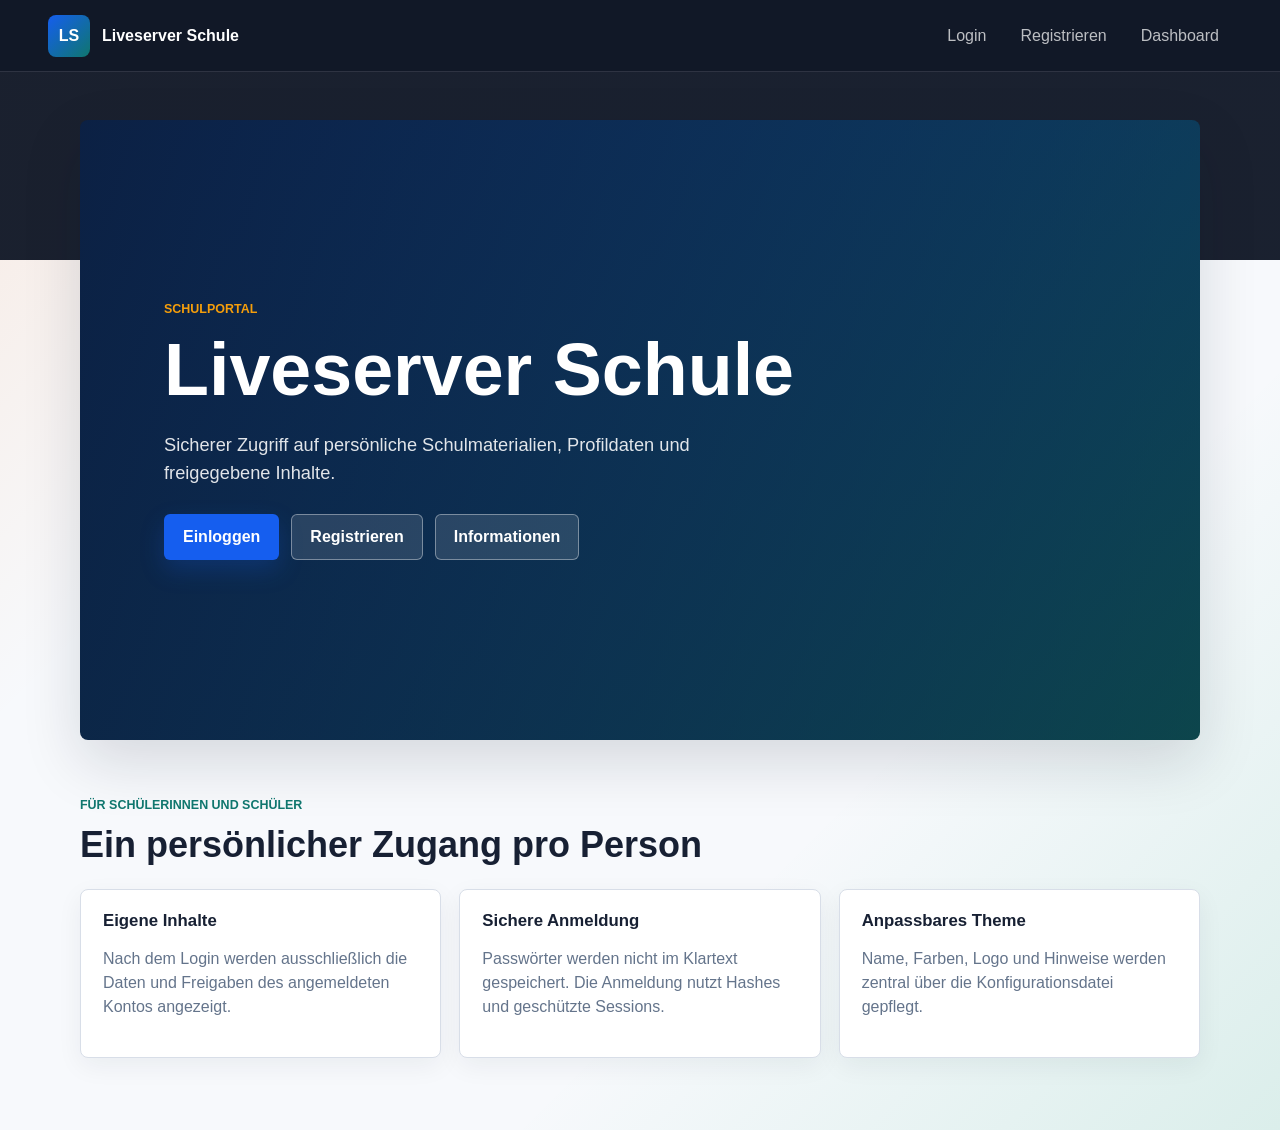
==== index.html @ 260689d4 "Add files via upload" ====
<!doctype html>
<html lang="de">
<head>
    <meta charset="utf-8">
    <meta name="viewport" content="width=device-width, initial-scale=1">
    <title>Liveserver Website</title>
    <link rel="stylesheet" href="public/css/style.css?v=00.00.22">
    <script src="public/js/api.js?v=00.00.22" defer></script>
    <script src="public/js/dashboard.js?v=00.00.22" defer></script>
</head>
<body data-page="index">
    <header class="site-header">
        <a class="brand" href="index.html" aria-label="Startseite">
            <span class="brand-mark" aria-hidden="true">LS</span>
            <img class="brand-logo" data-config-logo alt="">
            <span class="brand-text" data-config="schoolName">Liveserver Website</span>
        </a>
        <nav class="top-nav" aria-label="Hauptnavigation">
            <a href="public/html/login.html" data-auth-link="login">Login</a>
            <a href="public/html/signup.html" data-registration-link>Registrieren</a>
            <a href="public/html/dashboard.html" data-auth-link="dashboard" hidden>Dashboard</a>
        </nav>
    </header>

    <main class="public-shell">
        <section class="hero-section">
            <div class="hero-content">
                <p class="eyebrow">Schulportal</p>
                <h1 data-config="schoolName">Liveserver Website</h1>
                <p class="hero-copy" data-config="publicIntro">
                    Sicherer Zugriff auf persönliche Schulmaterialien, Profildaten und freigegebene Inhalte.
                </p>
                <div class="hero-actions">
                    <a class="button primary" href="public/html/login.html">Einloggen</a>
                    <a class="button secondary" href="public/html/signup.html" data-registration-link>Registrieren</a>
                    <a class="button secondary" href="#informationen">Informationen</a>
                </div>
            </div>
        </section>

        <section class="content-band" id="informationen" aria-labelledby="info-heading">
            <div class="section-heading">
                <p class="eyebrow">Für Schülerinnen und Schüler</p>
                <h2 id="info-heading">Ein persönlicher Zugang pro Person</h2>
            </div>
            <div class="info-grid">
                <article class="info-card">
                    <h3>Eigene Inhalte</h3>
                    <p>Nach dem Login werden ausschließlich die Daten und Freigaben des angemeldeten Kontos angezeigt.</p>
                </article>
                <article class="info-card">
                    <h3>Sichere Anmeldung</h3>
                    <p>Passwörter werden nicht im Klartext gespeichert. Die Anmeldung nutzt Hashes und geschützte Sessions.</p>
                </article>
                <article class="info-card">
                    <h3>Anpassbares Theme</h3>
                    <p>Name, Farben, Logo und Hinweise werden zentral über die Konfigurationsdatei gepflegt.</p>
                </article>
            </div>
        </section>
    </main>
</body>
</html>
---- public/css/style.css ----
:root {
    --color-primary: #2563eb;
    --color-secondary: #0f9f6e;
    --color-accent: #f97316;
    --color-background: #f4f1ea;
    --color-surface: #ffffff;
    --color-surface-muted: #f1f5f9;
    --color-text: #111827;
    --color-muted: #64748b;
    --color-danger: #b42318;
    --color-success: #047857;
    --color-border: #d8dee8;
    --shadow-soft: 0 22px 60px rgba(17, 24, 39, 0.14);
    --radius-sm: 6px;
    --radius-md: 8px;
    --content-width: 1120px;
}

* {
    box-sizing: border-box;
}

html {
    min-height: 100%;
    background: var(--color-background);
}

body {
    min-height: 100vh;
    margin: 0;
    color: var(--color-text);
    background:
        linear-gradient(180deg, rgba(17, 24, 39, 0.96) 0, rgba(17, 24, 39, 0.96) 260px, transparent 260px),
        linear-gradient(135deg, rgba(249, 115, 22, 0.12), transparent 30%),
        linear-gradient(315deg, rgba(15, 159, 110, 0.12), transparent 32%),
        var(--color-background);
    font-family: Arial, Helvetica, sans-serif;
    line-height: 1.5;
}

a {
    color: inherit;
    text-decoration: none;
}

button,
input,
select,
textarea {
    font: inherit;
}

.visually-hidden {
    position: absolute;
    width: 1px;
    height: 1px;
    overflow: hidden;
    clip: rect(0 0 0 0);
    white-space: nowrap;
}

.site-header {
    position: sticky;
    top: 0;
    z-index: 10;
    display: flex;
    align-items: center;
    justify-content: space-between;
    gap: 24px;
    width: 100%;
    min-height: 72px;
    padding: 14px clamp(18px, 4vw, 48px);
    background: rgba(17, 24, 39, 0.9);
    border-bottom: 1px solid rgba(255, 255, 255, 0.12);
    backdrop-filter: blur(14px);
}

.brand {
    display: inline-flex;
    align-items: center;
    gap: 12px;
    min-width: 0;
    font-weight: 700;
    color: #ffffff;
}

.brand-mark {
    display: inline-grid;
    place-items: center;
    flex: 0 0 42px;
    width: 42px;
    height: 42px;
    color: #ffffff;
    background: linear-gradient(135deg, var(--color-primary), var(--color-secondary));
    border-radius: var(--radius-md);
}

.brand-logo {
    display: none;
    width: 42px;
    height: 42px;
    object-fit: contain;
}

.brand-logo.has-logo + .brand-text,
.brand-text {
    overflow: hidden;
    text-overflow: ellipsis;
    white-space: nowrap;
}

.brand:has(.brand-logo.has-logo) .brand-mark {
    display: none;
}

.brand-logo.has-logo {
    display: inline-block;
}

.top-nav {
    display: flex;
    align-items: center;
    justify-content: flex-end;
    flex-wrap: wrap;
    gap: 8px;
}

.top-nav a,
.nav-button {
    display: inline-flex;
    align-items: center;
    justify-content: center;
    min-height: 38px;
    padding: 8px 12px;
    color: rgba(255, 255, 255, 0.72);
    background: transparent;
    border: 1px solid transparent;
    border-radius: var(--radius-sm);
    cursor: pointer;
}

.top-nav a:hover,
.top-nav a[aria-current="page"],
.nav-button:hover {
    color: #ffffff;
    background: rgba(255, 255, 255, 0.12);
    border-color: rgba(255, 255, 255, 0.2);
}

.public-shell,
.app-shell,
.auth-shell {
    width: min(100% - 32px, var(--content-width));
    margin: 0 auto;
}

.public-shell {
    padding: 48px 0 72px;
}

.hero-section {
    display: grid;
    align-items: center;
    min-height: min(620px, calc(100vh - 120px));
    padding: clamp(32px, 7vw, 84px);
    color: #ffffff;
    background:
        linear-gradient(110deg, rgba(10, 24, 44, 0.88), rgba(10, 24, 44, 0.52)),
        linear-gradient(135deg, var(--color-primary), var(--color-secondary));
    border-radius: var(--radius-md);
    box-shadow: var(--shadow-soft);
}

.hero-content {
    max-width: 680px;
}

.eyebrow {
    margin: 0 0 10px;
    color: var(--color-secondary);
    font-size: 0.78rem;
    font-weight: 700;
    letter-spacing: 0;
    text-transform: uppercase;
}

.hero-section .eyebrow {
    color: var(--color-accent);
}

h1,
h2,
h3,
p {
    overflow-wrap: anywhere;
}

h1,
h2,
h3 {
    margin: 0;
    line-height: 1.12;
}

h1 {
    font-size: clamp(2.35rem, 6vw, 4.6rem);
}

h2 {
    font-size: clamp(1.45rem, 3vw, 2.25rem);
}

h3 {
    font-size: 1.05rem;
}

.hero-copy {
    max-width: 620px;
    margin: 20px 0 0;
    color: rgba(255, 255, 255, 0.88);
    font-size: 1.14rem;
}

.hero-actions,
.form-actions {
    display: flex;
    flex-wrap: wrap;
    gap: 12px;
    margin-top: 28px;
}

.form-actions.tight {
    margin-top: 0;
}

.button {
    display: inline-flex;
    align-items: center;
    justify-content: center;
    min-height: 44px;
    padding: 10px 18px;
    border: 1px solid transparent;
    border-radius: var(--radius-sm);
    font-weight: 700;
    cursor: pointer;
    transition: transform 160ms ease, box-shadow 160ms ease, background 160ms ease;
}

.button:hover {
    transform: translateY(-1px);
}

.button.primary {
    color: #ffffff;
    background: var(--color-primary);
    box-shadow: 0 10px 24px rgba(21, 94, 239, 0.22);
}

.button.secondary {
    color: #ffffff;
    background: rgba(255, 255, 255, 0.12);
    border-color: rgba(255, 255, 255, 0.38);
}

.button.subtle {
    color: var(--color-primary);
    background: rgba(21, 94, 239, 0.08);
    border-color: rgba(21, 94, 239, 0.18);
}

.button.danger {
    color: #ffffff;
    background: var(--color-danger);
    box-shadow: 0 10px 24px rgba(180, 35, 24, 0.18);
}

.icon-button {
    min-height: 34px;
    padding: 7px 10px;
    color: var(--color-muted);
    background: #ffffff;
    border: 1px solid var(--color-border);
    border-radius: var(--radius-sm);
    cursor: pointer;
}

.icon-button.active,
.icon-button:hover {
    color: #ffffff;
    background: var(--color-primary);
    border-color: var(--color-primary);
}

.button.full-width {
    width: 100%;
}

.button.compact {
    min-height: 36px;
    padding: 7px 12px;
    font-size: 0.92rem;
}

.button:disabled {
    cursor: wait;
    opacity: 0.72;
    transform: none;
}

.content-band {
    padding: 56px 0 0;
}

.section-heading {
    max-width: 700px;
    margin-bottom: 24px;
}

.info-grid,
.dashboard-grid {
    display: grid;
    grid-template-columns: repeat(3, minmax(0, 1fr));
    gap: 18px;
}

.info-card,
.panel,
.auth-panel {
    background: var(--color-surface);
    border: 1px solid var(--color-border);
    border-radius: var(--radius-md);
    box-shadow: 0 8px 26px rgba(23, 32, 51, 0.06);
}

.info-card {
    padding: 22px;
}

.info-card p,
.panel p,
.auth-copy p {
    color: var(--color-muted);
}

.auth-shell {
    display: grid;
    place-items: center;
    min-height: calc(100vh - 72px);
    padding: 36px 0;
}

.auth-panel {
    display: grid;
    grid-template-columns: 0.9fr 1.1fr;
    gap: clamp(24px, 5vw, 56px);
    width: min(100%, 920px);
    padding: clamp(24px, 5vw, 48px);
}

.auth-copy {
    align-self: center;
}

.form-stack {
    display: grid;
    gap: 18px;
}

.field-group {
    display: grid;
    gap: 7px;
}

.field-group label {
    font-weight: 700;
}

.field-group input,
.field-group select,
.field-group textarea {
    width: 100%;
    min-height: 46px;
    padding: 10px 12px;
    color: var(--color-text);
    background: #ffffff;
    border: 1px solid var(--color-border);
    border-radius: var(--radius-sm);
    outline: none;
}

.field-group textarea {
    min-height: 140px;
    resize: vertical;
    font-family: Arial, Helvetica, sans-serif;
}

.field-group input:focus,
.field-group select:focus,
.field-group textarea:focus {
    border-color: var(--color-primary);
    box-shadow: 0 0 0 4px rgba(21, 94, 239, 0.12);
}

.field-error,
.field-hint,
.subtle-note,
.form-message {
    min-height: 1.3em;
    margin: 0;
    font-size: 0.9rem;
}

.field-error,
.form-message.error {
    color: var(--color-danger);
}

.field-hint,
.subtle-note {
    color: var(--color-muted);
}

.form-message.success {
    color: var(--color-success);
}

.app-shell {
    padding: 34px 0 72px;
}

.app-shell.narrow {
    width: min(100% - 32px, 760px);
}

.welcome-band {
    display: flex;
    align-items: center;
    justify-content: space-between;
    gap: 20px;
    margin-bottom: 20px;
    padding: clamp(22px, 4vw, 34px);
    color: #ffffff;
    background:
        linear-gradient(120deg, rgba(37, 99, 235, 0.96), rgba(15, 159, 110, 0.9)),
        #111827;
    border-radius: var(--radius-md);
    box-shadow: var(--shadow-soft);
}

.welcome-band p {
    max-width: 720px;
    margin: 12px 0 0;
    color: rgba(255, 255, 255, 0.86);
}

.welcome-band .eyebrow {
    color: var(--color-accent);
}

.status-pill,
.count-badge {
    display: inline-flex;
    align-items: center;
    justify-content: center;
    min-height: 34px;
    padding: 6px 10px;
    color: var(--color-primary);
    background: #ffffff;
    border-radius: var(--radius-sm);
    font-weight: 700;
    white-space: nowrap;
}

.project-pulse {
    display: grid;
    justify-items: end;
    gap: 10px;
}

.pulse-metrics {
    display: flex;
    justify-content: flex-end;
    flex-wrap: wrap;
    gap: 8px;
    max-width: 360px;
}

.pulse-metrics span {
    display: inline-flex;
    align-items: center;
    gap: 5px;
    min-height: 30px;
    padding: 5px 8px;
    color: #ffffff;
    background: rgba(255, 255, 255, 0.15);
    border: 1px solid rgba(255, 255, 255, 0.22);
    border-radius: var(--radius-sm);
    font-size: 0.86rem;
}

.panel {
    padding: 22px;
}

.projects-layout > .panel {
    border-color: rgba(17, 24, 39, 0.08);
    box-shadow: 0 16px 40px rgba(17, 24, 39, 0.09);
}

.panel.wide {
    grid-column: span 2;
}

.panel-heading {
    display: flex;
    align-items: center;
    justify-content: space-between;
    gap: 14px;
    margin-bottom: 18px;
}

.panel-heading h1 {
    font-size: clamp(1.7rem, 4vw, 2.4rem);
}

.panel-heading h2 {
    font-size: 1.25rem;
}

.panel-footer {
    display: flex;
    justify-content: flex-start;
    margin-top: 18px;
}

.data-list {
    display: grid;
    gap: 14px;
    margin: 0;
}

.data-list div {
    display: grid;
    gap: 3px;
}

.data-list dt {
    color: var(--color-muted);
    font-size: 0.86rem;
}

.data-list dd {
    margin: 0;
    font-weight: 700;
}

.content-list {
    display: grid;
    gap: 12px;
}

.projects-layout {
    align-items: start;
}

.project-list {
    display: grid;
    gap: 14px;
}

.project-toolbar {
    display: grid;
    grid-template-columns: minmax(180px, 1fr) repeat(3, minmax(130px, 0.55fr));
    gap: 12px;
    margin-bottom: 18px;
    padding: 14px;
    background: #ffffff;
    border: 1px solid var(--color-border);
    border-radius: var(--radius-sm);
    box-shadow: 0 10px 30px rgba(17, 24, 39, 0.05);
}

.project-card {
    display: grid;
    gap: 14px;
    padding: 18px;
    background:
        linear-gradient(135deg, rgba(37, 99, 235, 0.06), transparent 46%),
        #ffffff;
    border: 1px solid var(--color-border);
    border-radius: var(--radius-sm);
    box-shadow: 0 12px 34px rgba(17, 24, 39, 0.07);
}

.project-list.manual-order-mode .project-card {
    cursor: grab;
}

.project-card.is-dragging {
    opacity: 0.58;
}

.project-card.is-drop-target {
    border-color: var(--color-primary);
    box-shadow: 0 0 0 4px rgba(37, 99, 235, 0.12);
}

.project-card.is-collapsed {
    gap: 0;
}

.project-card-header {
    display: flex;
    align-items: flex-start;
    flex-wrap: wrap;
    justify-content: space-between;
    gap: 12px;
}

.project-title-group {
    display: grid;
    min-width: 0;
    gap: 8px;
}

.project-title-group h3 {
    min-width: 0;
    margin: 0;
    overflow-wrap: anywhere;
}

.project-card-controls,
.project-order-controls {
    display: flex;
    align-items: center;
    flex-wrap: wrap;
    justify-content: flex-end;
    gap: 7px;
}

.project-card-body {
    display: grid;
    gap: 14px;
}

.project-drag-handle {
    min-height: 30px;
    padding: 6px 8px;
    color: var(--color-muted);
    background: #f8fafc;
    border: 1px dashed var(--color-border);
    border-radius: var(--radius-sm);
    font-size: 0.78rem;
    font-weight: 800;
    text-transform: uppercase;
}

.order-button,
.project-collapse-button {
    min-height: 30px;
    padding: 6px 9px;
    color: var(--color-primary);
    background: #ffffff;
    border: 1px solid var(--color-border);
    border-radius: var(--radius-sm);
    font-size: 0.82rem;
    font-weight: 800;
    cursor: pointer;
}

.order-button:hover,
.project-collapse-button:hover {
    border-color: rgba(37, 99, 235, 0.34);
    box-shadow: 0 6px 18px rgba(37, 99, 235, 0.1);
}

.order-button:disabled {
    color: var(--color-muted);
    cursor: not-allowed;
    opacity: 0.55;
    box-shadow: none;
}

.project-badges,
.project-actions {
    display: flex;
    align-items: center;
    flex-wrap: wrap;
    gap: 8px;
}

.tag-badge {
    display: inline-flex;
    align-items: center;
    min-height: 28px;
    padding: 4px 8px;
    color: #1e40af;
    background: rgba(37, 99, 235, 0.1);
    border: 1px solid rgba(37, 99, 235, 0.16);
    border-radius: var(--radius-sm);
    font-size: 0.82rem;
    font-weight: 700;
}

.project-actions .button.secondary {
    color: var(--color-primary);
    background: #ffffff;
    border-color: var(--color-border);
}

.project-card.owned {
    border-left: 5px solid var(--color-secondary);
}

.project-card.public-project {
    border-left: 5px solid var(--color-accent);
}

.project-foot {
    display: flex;
    justify-content: space-between;
    flex-wrap: wrap;
    gap: 8px;
}

.file-preview {
    display: none;
    gap: 6px;
    padding: 10px;
    color: var(--color-muted);
    background: var(--color-surface-muted);
    border: 1px dashed var(--color-border);
    border-radius: var(--radius-sm);
    font-size: 0.9rem;
}

.file-preview.has-files {
    display: grid;
}

.code-workbench {
    display: grid;
    gap: 12px;
    padding: 14px;
    background: #111827;
    border: 1px solid rgba(255, 255, 255, 0.12);
    border-radius: var(--radius-sm);
}

.code-workbench[hidden],
.editor-shell[hidden] {
    display: none;
}

.workbench-head {
    display: flex;
    align-items: center;
    justify-content: space-between;
    gap: 12px;
}

.workbench-head h3 {
    color: #ffffff;
}

.workbench-head .eyebrow {
    color: var(--color-accent);
}

.editor-switch,
.editor-tabs,
.editor-actions {
    display: flex;
    flex-wrap: wrap;
    gap: 8px;
}

.editor-shell {
    display: grid;
    gap: 10px;
}

.editor-tab {
    min-height: 34px;
    padding: 7px 10px;
    color: rgba(255, 255, 255, 0.72);
    background: rgba(255, 255, 255, 0.08);
    border: 1px solid rgba(255, 255, 255, 0.12);
    border-radius: var(--radius-sm);
    cursor: pointer;
}

.editor-tab.active,
.editor-tab:hover {
    color: #ffffff;
    background: rgba(37, 99, 235, 0.72);
    border-color: rgba(255, 255, 255, 0.24);
}

.code-area {
    width: 100%;
    min-height: 310px;
    padding: 14px;
    color: #dbeafe;
    background: #020617;
    border: 1px solid rgba(255, 255, 255, 0.14);
    border-radius: var(--radius-sm);
    outline: none;
    resize: vertical;
    font-family: "SFMono-Regular", Consolas, "Liberation Mono", monospace;
    font-size: 0.92rem;
    line-height: 1.55;
    tab-size: 4;
}

.code-area:focus {
    border-color: var(--color-primary);
    box-shadow: 0 0 0 4px rgba(37, 99, 235, 0.24);
}

.code-preview {
    overflow: hidden;
    background: #ffffff;
    border: 1px solid rgba(255, 255, 255, 0.14);
    border-radius: var(--radius-sm);
}

.code-preview iframe {
    display: block;
    width: 100%;
    height: 260px;
    background: #ffffff;
    border: 0;
}

.html-preview-header {
    display: flex;
    align-items: center;
    justify-content: space-between;
    gap: 10px;
    padding: 10px 12px;
    background: #ffffff;
    border-bottom: 1px solid var(--color-border);
}

.html-preview-header span {
    color: var(--color-muted);
    font-size: 0.86rem;
}

.project-editor {
    display: grid;
    grid-template-columns: minmax(150px, 0.7fr) minmax(150px, 0.7fr) minmax(220px, 1fr) auto;
    gap: 10px;
    align-items: end;
    padding: 12px;
    background: rgba(241, 245, 249, 0.86);
    border: 1px solid var(--color-border);
    border-radius: var(--radius-sm);
}

.mini-field {
    display: grid;
    gap: 6px;
    color: var(--color-muted);
    font-size: 0.86rem;
    font-weight: 700;
}

.mini-field input,
.mini-field select {
    min-height: 38px;
    padding: 8px 10px;
    color: var(--color-text);
    background: #ffffff;
    border: 1px solid var(--color-border);
    border-radius: var(--radius-sm);
    outline: none;
}

.mini-field input:focus,
.mini-field select:focus {
    border-color: var(--color-primary);
    box-shadow: 0 0 0 4px rgba(37, 99, 235, 0.1);
}

.project-editor-actions {
    display: flex;
    flex-wrap: wrap;
    justify-content: flex-end;
    gap: 8px;
}

.project-file-explorer {
    overflow: hidden;
    background: #f8fafc;
    border: 1px solid var(--color-border);
    border-radius: var(--radius-sm);
}

.project-file-explorer summary {
    min-height: 40px;
    padding: 10px 12px;
    color: var(--color-text);
    cursor: pointer;
    font-weight: 700;
    list-style: none;
}

.project-file-explorer summary::-webkit-details-marker {
    display: none;
}

.project-file-explorer[open] summary {
    border-bottom: 1px solid rgba(216, 222, 232, 0.8);
}

.project-file-tree,
.project-folder-children {
    display: grid;
    gap: 0;
}

.project-folder-row,
.project-file-link {
    display: grid;
    grid-template-columns: 16px 42px minmax(0, 1fr) auto;
    align-items: center;
    gap: 8px;
    min-height: 34px;
    padding: 6px 12px;
    color: var(--color-text);
    border-bottom: 1px solid rgba(216, 222, 232, 0.68);
}

.project-file-link {
    text-decoration: none;
}

.project-folder-row {
    font-weight: 700;
}

.project-file-link:hover,
.project-folder-row:hover {
    background: rgba(37, 99, 235, 0.08);
}

.project-file-link:last-child {
    border-bottom: 0;
}

.project-tree-chevron {
    color: var(--color-muted);
    font-family: "SFMono-Regular", Consolas, "Liberation Mono", monospace;
    font-size: 0.72rem;
    transform: rotate(90deg);
}

.project-tree-icon {
    display: inline-grid;
    place-items: center;
    min-height: 22px;
    border-radius: 4px;
    font-size: 0.64rem;
    font-weight: 800;
    letter-spacing: 0;
}

.project-tree-icon.folder {
    color: #172033;
    background: #dbeafe;
}

.project-tree-icon.file {
    color: #ffffff;
    background: #334155;
}

.project-file-path {
    min-width: 0;
    overflow: hidden;
    text-overflow: ellipsis;
    white-space: nowrap;
    font-family: "SFMono-Regular", Consolas, "Liberation Mono", monospace;
    font-size: 0.88rem;
}

.project-file-meta {
    flex: 0 0 auto;
    color: var(--color-muted);
    font-size: 0.82rem;
}

.editor-page {
    display: grid;
    gap: 10px;
    width: min(100% - 20px, 1680px);
    min-height: calc(100vh - 72px);
    margin: 0 auto;
    padding: 10px 0 18px;
    color: #cccccc;
}

.editor-titlebar {
    display: flex;
    align-items: center;
    justify-content: space-between;
    gap: 14px;
    min-height: 56px;
    padding: 10px 14px;
    color: #cccccc;
    background: #252526;
    border: 1px solid #2d2d30;
    border-radius: 7px 7px 0 0;
    box-shadow: 0 18px 44px rgba(15, 23, 42, 0.18);
}

.editor-titlebar h1 {
    margin: 0;
    color: #ffffff;
    font-size: 1.08rem;
    font-weight: 700;
}

.editor-titlebar p {
    margin: 4px 0 0;
    color: #9da5b4;
    font-size: 0.86rem;
}

.editor-titlebar .eyebrow {
    margin: 0 0 2px;
    color: #4fc1ff;
    font-size: 0.72rem;
    letter-spacing: 0;
    text-transform: uppercase;
}

.editor-window-actions {
    display: flex;
    align-items: center;
    justify-content: flex-end;
    flex-wrap: wrap;
    gap: 10px;
}

.shared-permission-list {
    display: grid;
    gap: 8px;
    margin-top: 6px;
}

.shared-permission-item {
    display: grid;
    grid-template-columns: minmax(0, 1fr) minmax(150px, 180px);
    gap: 8px;
    align-items: center;
}

.shared-permission-item span {
    color: var(--color-text);
    font-size: 0.88rem;
    font-weight: 700;
}

.shared-permission-item select {
    min-height: 38px;
    padding: 8px 10px;
    color: var(--color-text);
    background: #ffffff;
    border: 1px solid var(--color-border);
    border-radius: var(--radius-sm);
    outline: none;
}

.shared-permission-item select:focus {
    border-color: var(--color-primary);
    box-shadow: 0 0 0 4px rgba(37, 99, 235, 0.1);
}

.editor-workspace {
    display: grid;
    grid-template-columns: minmax(240px, 320px) minmax(560px, 1fr);
    gap: 0;
    min-height: min(820px, calc(100vh - 150px));
    overflow: hidden;
    background: #1e1e1e;
    border: 1px solid #2d2d30;
    border-top: 0;
    border-radius: 0 0 7px 7px;
    box-shadow: 0 18px 44px rgba(15, 23, 42, 0.18);
}

.file-sidebar,
.editor-main-pane {
    min-width: 0;
    overflow: hidden;
    background: #1e1e1e;
    border: 0;
    border-radius: 0;
    box-shadow: none;
}

.file-sidebar {
    display: grid;
    grid-template-rows: auto 1fr;
    background: #181818;
    border-right: 1px solid #2d2d30;
}

.file-sidebar-head {
    display: grid;
    gap: 8px;
    min-height: 82px;
    padding: 8px 10px;
    background: #181818;
    border-bottom: 1px solid #2d2d30;
}

.file-sidebar-title-row {
    display: flex;
    align-items: center;
    justify-content: space-between;
    gap: 10px;
}

.file-sidebar-actions {
    display: flex;
    flex-wrap: wrap;
    gap: 8px;
}

.file-sidebar-head h2 {
    color: #cccccc;
    font-size: 0.76rem;
    font-weight: 800;
    letter-spacing: 0;
    text-transform: uppercase;
}

.file-create-field {
    display: grid;
    gap: 4px;
}

.file-create-field span {
    color: #858585;
    font-size: 0.68rem;
    font-weight: 800;
    letter-spacing: 0;
    text-transform: uppercase;
}

.file-create-field input {
    width: 100%;
    min-height: 30px;
    padding: 6px 8px;
    color: #d4d4d4;
    background: #1e1e1e;
    border: 1px solid #3c3c3c;
    border-radius: 4px;
    outline: none;
    font-family: "SFMono-Regular", Consolas, "Liberation Mono", monospace;
    font-size: 0.78rem;
}

.file-create-field input:focus {
    border-color: #007acc;
    box-shadow: 0 0 0 2px rgba(0, 122, 204, 0.22);
}

.file-tree {
    overflow: auto;
    padding: 7px 0 12px;
    background: #181818;
}

.file-tree-folder-row,
.file-tree-item {
    display: grid;
    align-items: center;
    gap: 7px;
    width: 100%;
    min-height: 28px;
    margin: 0;
    padding: 3px 10px;
    color: #cccccc;
    background: transparent;
    border: 0;
    border-radius: 0;
    font-size: 0.86rem;
    line-height: 1.2;
}

.file-tree-folder-row {
    grid-template-columns: 14px 42px minmax(0, 1fr) auto;
    font-weight: 700;
}

.file-tree-item {
    grid-template-columns: 14px 42px minmax(0, 1fr) auto auto;
    cursor: pointer;
    text-align: left;
}

.file-tree-folder-row:hover,
.file-tree-item:hover,
.file-tree-item.active {
    background: #2a2d2e;
}

.file-tree-item.active {
    color: #ffffff;
    background: #04395e;
}

.file-tree-chevron {
    color: #858585;
    font-family: "SFMono-Regular", Consolas, "Liberation Mono", monospace;
    font-size: 0.7rem;
    transform: rotate(90deg);
}

.file-tree-children {
    display: grid;
    gap: 0;
}

.file-tree-folder-icon,
.file-ext {
    display: inline-grid;
    place-items: center;
    min-height: 18px;
    color: #ffffff;
    border-radius: 3px;
    font-size: 0.58rem;
    font-weight: 800;
    letter-spacing: 0;
}

.file-tree-folder-icon {
    color: #172033;
    background: #dcb67a;
}

.file-ext {
    background: #3c3c3c;
}

.file-tree-item.active .file-ext {
    background: #007acc;
}

.file-tree-item.asset-file .file-ext {
    color: #172033;
    background: #f6d365;
}

.file-tree-folder-name,
.file-name {
    overflow: hidden;
    text-overflow: ellipsis;
    white-space: nowrap;
    font-family: "SFMono-Regular", Consolas, "Liberation Mono", monospace;
}

.file-size {
    color: #858585;
    font-size: 0.72rem;
    white-space: nowrap;
}

.file-tree-delete {
    min-height: 24px;
    padding: 3px 7px;
    color: #fca5a5;
    background: transparent;
    border: 1px solid transparent;
    border-radius: 4px;
    cursor: pointer;
    font-size: 0.72rem;
}

.file-tree-delete:hover,
.file-tree-delete:focus {
    color: #ffffff;
    background: #7f1d1d;
    border-color: #ef4444;
    outline: none;
}

.editor-main-pane {
    display: grid;
    grid-template-rows: auto 1fr auto;
    background: #1e1e1e;
}

.editor-tabs-light {
    overflow: auto;
    flex-wrap: nowrap;
    gap: 0;
    padding: 0;
    background: #252526;
    border-bottom: 1px solid #2d2d30;
}

.editor-tabs-light .editor-tab {
    flex: 0 0 auto;
    min-height: 36px;
    padding: 9px 13px;
    color: #969696;
    background: #2d2d2d;
    border: 0;
    border-right: 1px solid #252526;
    border-radius: 0;
    font-family: "SFMono-Regular", Consolas, "Liberation Mono", monospace;
    font-size: 0.78rem;
}

.editor-tabs-light .editor-tab.active,
.editor-tabs-light .editor-tab:hover {
    color: #ffffff;
    background: #1e1e1e;
}

.editor-code-area {
    min-height: 100%;
    padding: 18px 20px;
    color: #d4d4d4;
    background: #1e1e1e;
    border: 0;
    border-radius: 0;
    resize: none;
    font-size: 0.94rem;
    line-height: 1.62;
    caret-color: #ffffff;
}

.editor-code-area.is-readonly {
    color: #8f8f8f;
    background: #1e1e1e;
}

.editor-code-area:focus {
    box-shadow: inset 0 0 0 1px #007acc;
}

.editor-bottom-bar {
    display: flex;
    align-items: center;
    justify-content: space-between;
    gap: 12px;
    min-height: 30px;
    padding: 5px 10px;
    color: #ffffff;
    background: #007acc;
    border-top: 1px solid #007acc;
}

.editor-bottom-bar .form-message {
    color: #ffffff;
    font-size: 0.78rem;
}

.editor-bottom-bar .button.subtle {
    min-height: 26px;
    color: #ffffff;
    background: rgba(255, 255, 255, 0.14);
    border-color: rgba(255, 255, 255, 0.2);
}

.content-item {
    display: grid;
    gap: 6px;
    padding: 16px;
    background: var(--color-surface-muted);
    border: 1px solid var(--color-border);
    border-radius: var(--radius-sm);
}

.content-item a {
    color: var(--color-primary);
    font-weight: 700;
}

.content-meta {
    color: var(--color-muted);
    font-size: 0.9rem;
}

.empty-state {
    margin: 0;
    color: var(--color-muted);
}

.inline-code {
    padding: 2px 6px;
    background: rgba(23, 32, 51, 0.08);
    border-radius: 4px;
    font-family: "Courier New", Courier, monospace;
}

.theme-preview {
    display: grid;
    grid-template-columns: repeat(6, minmax(90px, 1fr));
    gap: 10px;
}

.theme-swatch {
    min-height: 92px;
    padding: 10px;
    color: #ffffff;
    border-radius: var(--radius-sm);
    display: flex;
    align-items: flex-end;
    font-weight: 700;
}

.theme-form {
    display: grid;
    gap: 18px;
}

.theme-color-grid {
    display: grid;
    grid-template-columns: repeat(3, minmax(0, 1fr));
    gap: 12px;
}

.theme-color-field {
    display: grid;
    grid-template-columns: minmax(0, 1fr) 46px;
    align-items: center;
    gap: 8px 12px;
    padding: 12px;
    background: var(--color-surface-muted);
    border: 1px solid var(--color-border);
    border-radius: var(--radius-sm);
    font-weight: 700;
}

.theme-color-field input[type="color"] {
    width: 46px;
    height: 38px;
    padding: 2px;
    background: #ffffff;
    border: 1px solid var(--color-border);
    border-radius: var(--radius-sm);
    cursor: pointer;
}

.theme-color-field code {
    grid-column: 1 / -1;
    color: var(--color-muted);
    font-family: "Courier New", Courier, monospace;
    font-size: 0.86rem;
    font-weight: 400;
}

@media (max-width: 820px) {
    .site-header {
        position: static;
        align-items: flex-start;
        flex-direction: column;
    }

    .top-nav {
        justify-content: flex-start;
    }

    .hero-section {
        min-height: auto;
    }

    .auth-panel,
    .info-grid,
    .dashboard-grid {
        grid-template-columns: 1fr;
    }

    .panel.wide {
        grid-column: auto;
    }

    .welcome-band {
        align-items: flex-start;
        flex-direction: column;
    }

    .project-pulse {
        justify-items: start;
        width: 100%;
    }

    .pulse-metrics {
        justify-content: flex-start;
    }

    .project-toolbar {
        grid-template-columns: 1fr;
    }

    .project-editor {
        grid-template-columns: 1fr;
    }

    .project-editor-actions {
        justify-content: flex-start;
    }

    .shared-permission-item {
        grid-template-columns: 1fr;
    }

    .editor-titlebar {
        align-items: flex-start;
        flex-direction: column;
    }

    .editor-window-actions {
        justify-content: flex-start;
    }

    .editor-workspace {
        grid-template-columns: 1fr;
        min-height: auto;
    }

    .file-sidebar,
    .editor-main-pane {
        min-height: 320px;
    }

    .theme-preview {
        grid-template-columns: repeat(2, minmax(0, 1fr));
    }

    .theme-color-grid {
        grid-template-columns: repeat(2, minmax(0, 1fr));
    }
}

@media (max-width: 520px) {
    .public-shell,
    .app-shell,
    .auth-shell,
    .app-shell.narrow {
        width: min(100% - 24px, var(--content-width));
    }

    .brand-text {
        max-width: 220px;
    }

    .theme-color-grid {
        grid-template-columns: 1fr;
    }

    .top-nav a,
    .nav-button {
        min-height: 36px;
        padding-inline: 10px;
    }

    .hero-section,
    .auth-panel,
    .panel {
        padding: 20px;
    }

    .editor-bottom-bar,
    .project-file-link {
        align-items: flex-start;
        flex-direction: column;
    }
}
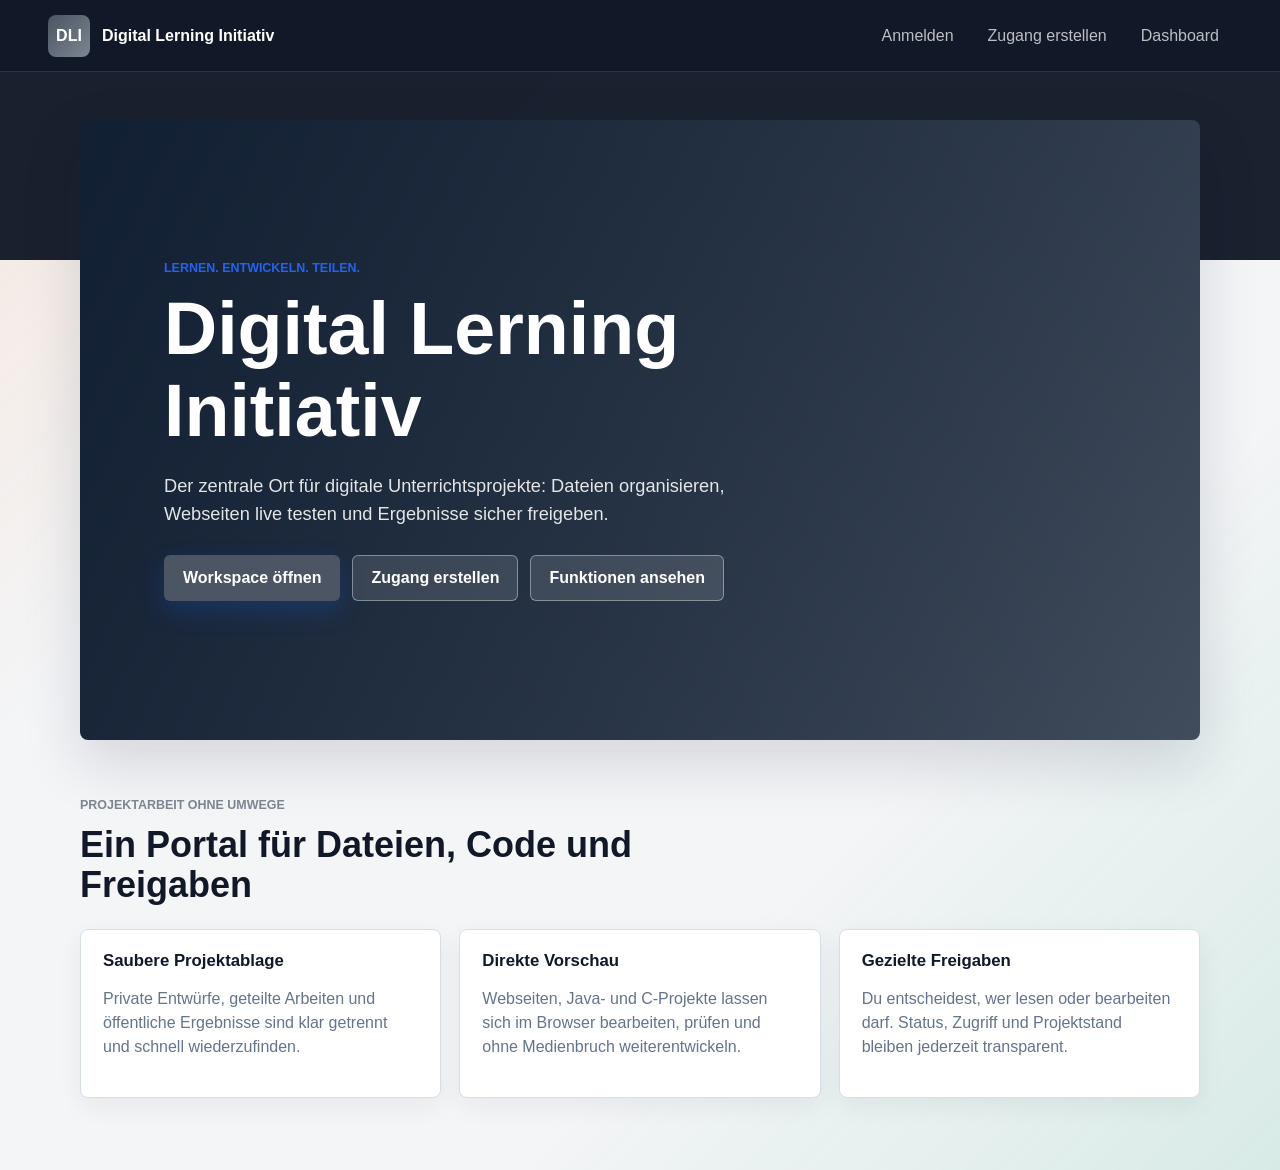
==== commit 68c85b6d: "Add files via upload" ====
--- a/index.html
+++ b/index.html
@@ -3,21 +3,21 @@
 <head>
     <meta charset="utf-8">
     <meta name="viewport" content="width=device-width, initial-scale=1">
-    <title>Liveserver Website</title>
-    <link rel="stylesheet" href="public/css/style.css?v=00.00.22">
-    <script src="public/js/api.js?v=00.00.22" defer></script>
-    <script src="public/js/dashboard.js?v=00.00.22" defer></script>
+    <title>Projektportal | Digital Lerning Initiativ</title>
+    <link rel="stylesheet" href="public/css/style.css?v=00.01.16">
+    <script src="public/js/api.js?v=00.01.18" defer></script>
+    <script src="public/js/dashboard.js?v=00.01.17" defer></script>
 </head>
 <body data-page="index">
     <header class="site-header">
         <a class="brand" href="index.html" aria-label="Startseite">
-            <span class="brand-mark" aria-hidden="true">LS</span>
+            <span class="brand-mark" aria-hidden="true">DLI</span>
             <img class="brand-logo" data-config-logo alt="">
-            <span class="brand-text" data-config="schoolName">Liveserver Website</span>
+            <span class="brand-text" data-config="schoolName">Digital Lerning Initiativ</span>
         </a>
         <nav class="top-nav" aria-label="Hauptnavigation">
-            <a href="public/html/login.html" data-auth-link="login">Login</a>
-            <a href="public/html/signup.html" data-registration-link>Registrieren</a>
+            <a href="public/html/login.html" data-auth-link="login">Anmelden</a>
+            <a href="public/html/signup.html" data-registration-link>Zugang erstellen</a>
             <a href="public/html/dashboard.html" data-auth-link="dashboard" hidden>Dashboard</a>
         </nav>
     </header>
@@ -25,36 +25,36 @@
     <main class="public-shell">
         <section class="hero-section">
             <div class="hero-content">
-                <p class="eyebrow">Schulportal</p>
-                <h1 data-config="schoolName">Liveserver Website</h1>
+                <p class="eyebrow">Lernen. Entwickeln. Teilen.</p>
+                <h1 data-config="schoolName">Digital Lerning Initiativ</h1>
                 <p class="hero-copy" data-config="publicIntro">
-                    Sicherer Zugriff auf persönliche Schulmaterialien, Profildaten und freigegebene Inhalte.
+                    Der zentrale Ort für digitale Unterrichtsprojekte: Dateien organisieren, Webseiten live testen und Ergebnisse sicher freigeben.
                 </p>
                 <div class="hero-actions">
-                    <a class="button primary" href="public/html/login.html">Einloggen</a>
-                    <a class="button secondary" href="public/html/signup.html" data-registration-link>Registrieren</a>
-                    <a class="button secondary" href="#informationen">Informationen</a>
+                    <a class="button primary" href="public/html/login.html">Workspace öffnen</a>
+                    <a class="button secondary" href="public/html/signup.html" data-registration-link>Zugang erstellen</a>
+                    <a class="button secondary" href="#informationen">Funktionen ansehen</a>
                 </div>
             </div>
         </section>
 
         <section class="content-band" id="informationen" aria-labelledby="info-heading">
             <div class="section-heading">
-                <p class="eyebrow">Für Schülerinnen und Schüler</p>
-                <h2 id="info-heading">Ein persönlicher Zugang pro Person</h2>
+                <p class="eyebrow">Projektarbeit ohne Umwege</p>
+                <h2 id="info-heading">Ein Portal für Dateien, Code und Freigaben</h2>
             </div>
             <div class="info-grid">
                 <article class="info-card">
-                    <h3>Eigene Inhalte</h3>
-                    <p>Nach dem Login werden ausschließlich die Daten und Freigaben des angemeldeten Kontos angezeigt.</p>
+                    <h3>Saubere Projektablage</h3>
+                    <p>Private Entwürfe, geteilte Arbeiten und öffentliche Ergebnisse sind klar getrennt und schnell wiederzufinden.</p>
                 </article>
                 <article class="info-card">
-                    <h3>Sichere Anmeldung</h3>
-                    <p>Passwörter werden nicht im Klartext gespeichert. Die Anmeldung nutzt Hashes und geschützte Sessions.</p>
+                    <h3>Direkte Vorschau</h3>
+                    <p>Webseiten, Java- und C-Projekte lassen sich im Browser bearbeiten, prüfen und ohne Medienbruch weiterentwickeln.</p>
                 </article>
                 <article class="info-card">
-                    <h3>Anpassbares Theme</h3>
-                    <p>Name, Farben, Logo und Hinweise werden zentral über die Konfigurationsdatei gepflegt.</p>
+                    <h3>Gezielte Freigaben</h3>
+                    <p>Du entscheidest, wer lesen oder bearbeiten darf. Status, Zugriff und Projektstand bleiben jederzeit transparent.</p>
                 </article>
             </div>
         </section>
